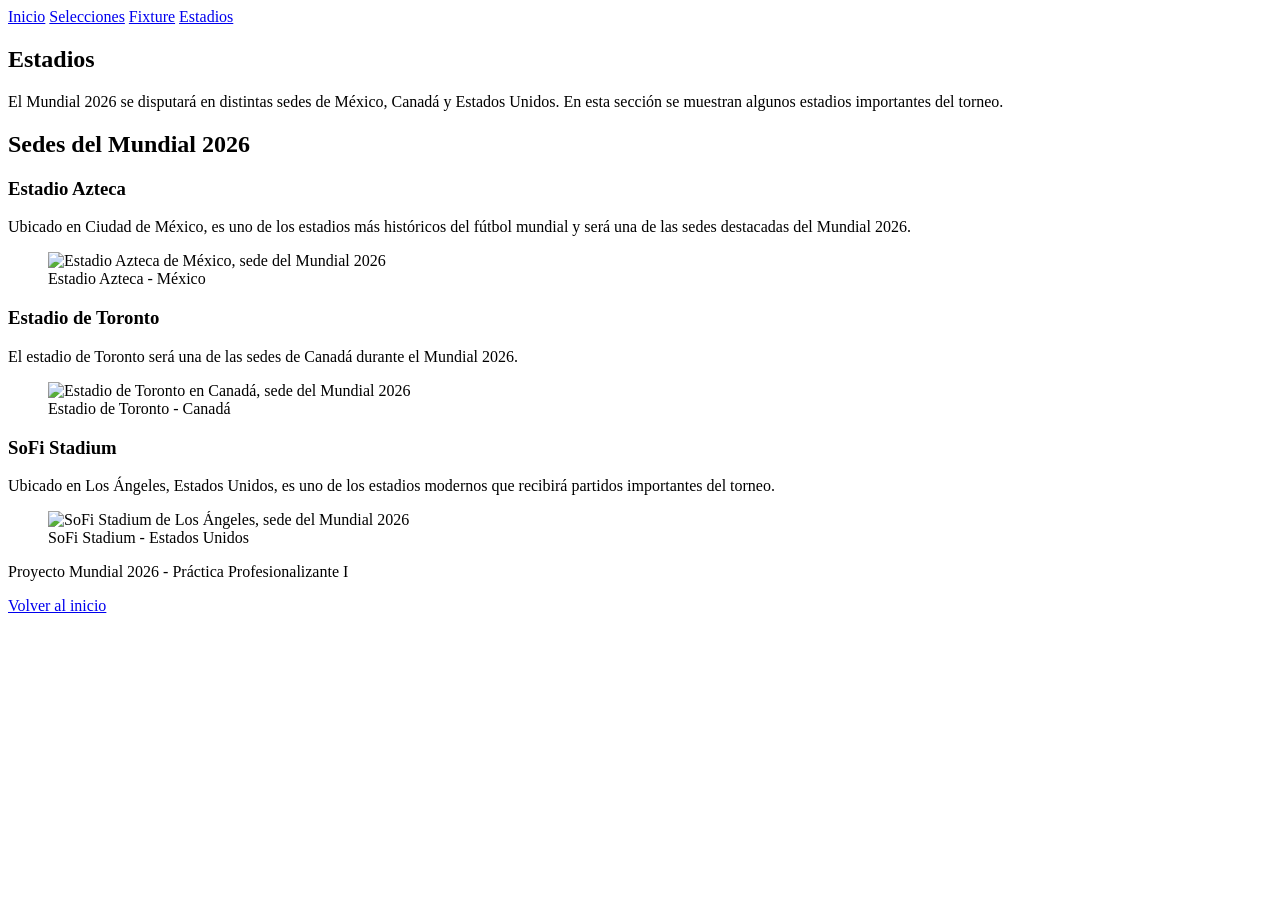
==== pages/estadios.html @ 03dc09d8 "Reestructurar proyecto en paginas separadas" ====
<!doctype html>
<html lang="es">
  <head>
    <meta charset="UTF-8" />
    <meta name="viewport" content="width=device-width, initial-scale=1.0" />

    <link href="../css/styles.css" rel="stylesheet" />

    <title>Estadios | Mundial 2026</title>
  </head>

  <body>
    <header>
      <nav>
        <a href="../index.html">Inicio</a>
        <a href="selecciones.html">Selecciones</a>
        <a href="fixture.html">Fixture</a>
        <a href="estadios.html" class="active">Estadios</a>
      </nav>
    </header>

    <main>
      <section>
        <h1>Estadios</h1>

        <p>
          El Mundial 2026 se disputará en distintas sedes de México, Canadá y
          Estados Unidos. En esta sección se muestran algunos estadios
          importantes del torneo.
        </p>
      </section>

      <section>
        <h2>Sedes del Mundial 2026</h2>

        <article>
          <h3>Estadio Azteca</h3>

          <p>
            Ubicado en Ciudad de México, es uno de los estadios más históricos
            del fútbol mundial y será una de las sedes destacadas del Mundial
            2026.
          </p>

          <figure>
            <img
              src="https://mexicocity.cdmx.gob.mx/wp-content/uploads/2026/05/dji_fly_20260424_151656_738_1777065627468_photo-scaled.jpg"
              alt="Estadio Azteca de México, sede del Mundial 2026"
              width="500"
            />
            <figcaption>Estadio Azteca - México</figcaption>
          </figure>
        </article>

        <article>
          <h3>Estadio de Toronto</h3>

          <p>
            El estadio de Toronto será una de las sedes de Canadá durante el
            Mundial 2026.
          </p>

          <figure>
            <img
              src="https://i0.wp.com/efe.com/wp-content/uploads/2026/06/002-7.webp?w=900&ssl=1"
              alt="Estadio de Toronto en Canadá, sede del Mundial 2026"
              width="500"
            />
            <figcaption>Estadio de Toronto - Canadá</figcaption>
          </figure>
        </article>

        <article>
          <h3>SoFi Stadium</h3>

          <p>
            Ubicado en Los Ángeles, Estados Unidos, es uno de los estadios
            modernos que recibirá partidos importantes del torneo.
          </p>

          <figure>
            <img
              src="https://images.copaamerica.com/editions/copa-america-2024/stadiums/sofi-stadium-photo.webp"
              alt="SoFi Stadium de Los Ángeles, sede del Mundial 2026"
              width="500"
            />
            <figcaption>SoFi Stadium - Estados Unidos</figcaption>
          </figure>
        </article>
      </section>
    </main>

    <footer>
      <p>Proyecto Mundial 2026 - Práctica Profesionalizante I</p>
      <p>
        <a href="../index.html">Volver al inicio</a>
      </p>
    </footer>
  </body>
</html>
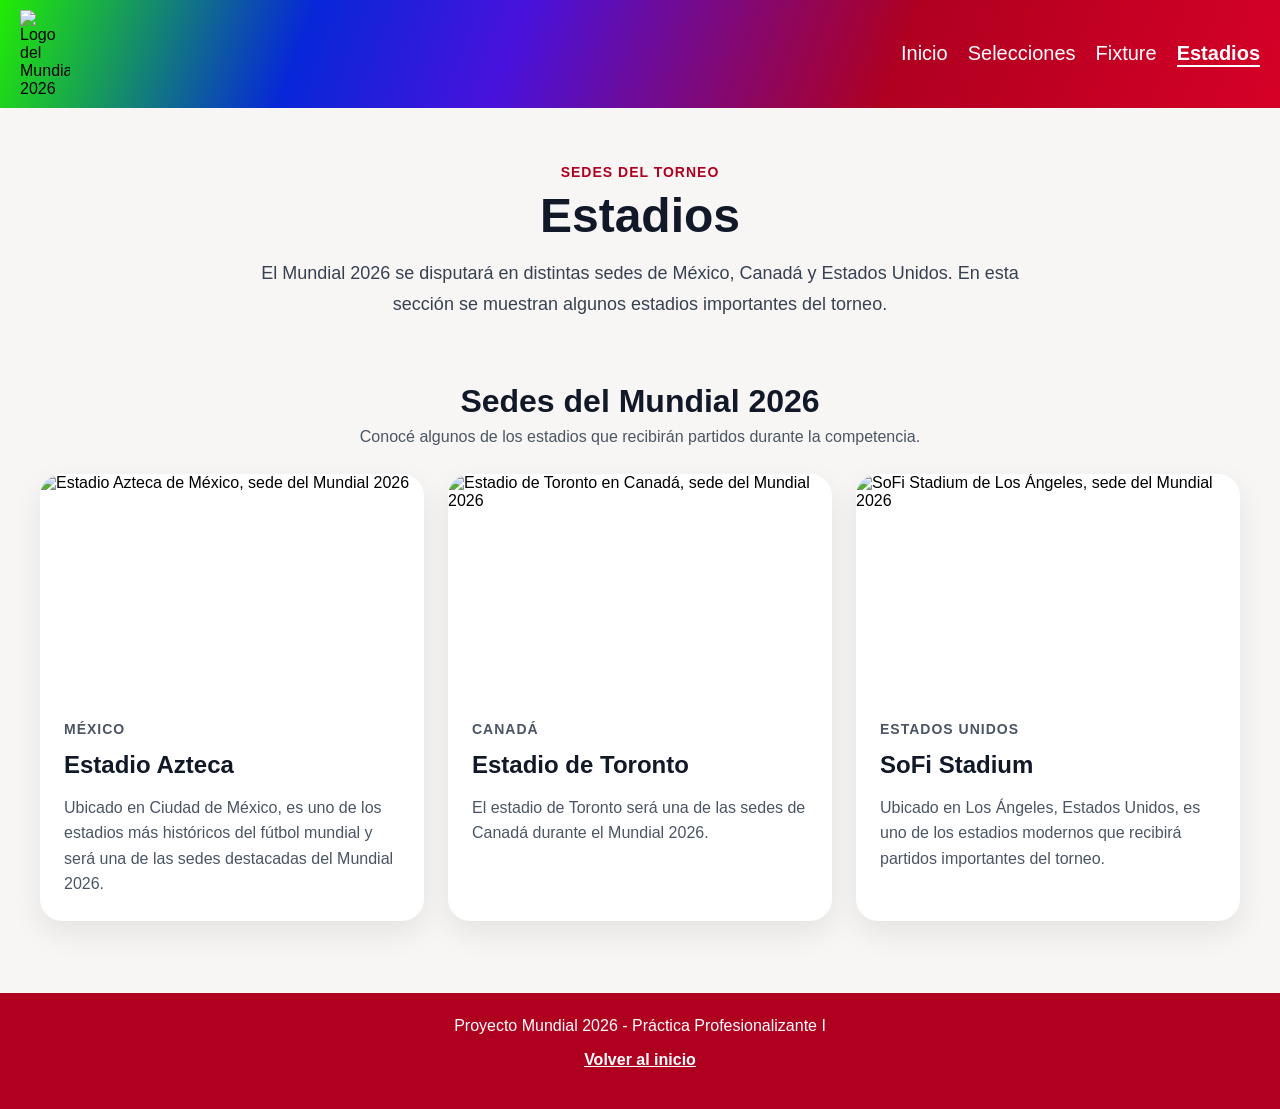
==== commit 450a0f82: "Aplicar diseño base a las paginas" ====
--- a/pages/estadios.html
+++ b/pages/estadios.html
@@ -10,30 +10,55 @@
   </head>
 
   <body>
-    <header>
-      <nav>
-        <a href="../index.html">Inicio</a>
-        <a href="selecciones.html">Selecciones</a>
-        <a href="fixture.html">Fixture</a>
-        <a href="estadios.html" class="active">Estadios</a>
+    <header class="site-header">
+      <figure class="site-header__logo">
+        <img
+          src="https://digitalhub.fifa.com/transform/157d23bf-7e13-4d7b-949e-5d27d340987e/WC26_Logo?&io=transform:fill&quality=75"
+          alt="Logo del Mundial 2026"
+          width="50"
+        />
+      </figure>
+      <nav class="site-nav">
+        <a href="../index.html" class="site-nav__link">Inicio</a>
+        <a href="selecciones.html" class="site-nav__link">Selecciones</a>
+        <a href="fixture.html" class="site-nav__link">Fixture</a>
+        <a href="estadios.html" class="site-nav__link site-nav__link--active">Estadios</a>
       </nav>
     </header>
 
-    <main>
-      <section>
-        <h1>Estadios</h1>
+<main class="stadiums-page">
+  <section class="page-hero">
+    <p class="page-hero__label">Sedes del torneo</p>
 
-        <p>
-          El Mundial 2026 se disputará en distintas sedes de México, Canadá y
-          Estados Unidos. En esta sección se muestran algunos estadios
-          importantes del torneo.
-        </p>
-      </section>
+    <h1 class="page-hero__title">Estadios</h1>
 
-      <section>
-        <h2>Sedes del Mundial 2026</h2>
+    <p class="page-hero__description">
+      El Mundial 2026 se disputará en distintas sedes de México, Canadá y
+      Estados Unidos. En esta sección se muestran algunos estadios importantes
+      del torneo.
+    </p>
+  </section>
 
-        <article>
+  <section class="stadiums-section">
+    <div class="section-heading">
+      <h2>Sedes del Mundial 2026</h2>
+      <p>
+        Conocé algunos de los estadios que recibirán partidos durante la
+        competencia.
+      </p>
+    </div>
+
+    <div class="stadiums-grid">
+      <article class="stadium-card">
+        <figure class="stadium-card__image">
+          <img
+            src="https://mexicocity.cdmx.gob.mx/wp-content/uploads/2026/05/dji_fly_20260424_151656_738_1777065627468_photo-scaled.jpg"
+            alt="Estadio Azteca de México, sede del Mundial 2026"
+          />
+        </figure>
+
+        <div class="stadium-card__content">
+          <p class="stadium-card__country">México</p>
           <h3>Estadio Azteca</h3>
 
           <p>
@@ -41,59 +66,59 @@
             del fútbol mundial y será una de las sedes destacadas del Mundial
             2026.
           </p>
+        </div>
+      </article>
 
-          <figure>
-            <img
-              src="https://mexicocity.cdmx.gob.mx/wp-content/uploads/2026/05/dji_fly_20260424_151656_738_1777065627468_photo-scaled.jpg"
-              alt="Estadio Azteca de México, sede del Mundial 2026"
-              width="500"
-            />
-            <figcaption>Estadio Azteca - México</figcaption>
-          </figure>
-        </article>
+      <article class="stadium-card">
+        <figure class="stadium-card__image">
+          <img
+            src="https://i0.wp.com/efe.com/wp-content/uploads/2026/06/002-7.webp?w=900&ssl=1"
+            alt="Estadio de Toronto en Canadá, sede del Mundial 2026"
+          />
+        </figure>
 
-        <article>
+        <div class="stadium-card__content">
+          <p class="stadium-card__country">Canadá</p>
           <h3>Estadio de Toronto</h3>
 
           <p>
             El estadio de Toronto será una de las sedes de Canadá durante el
             Mundial 2026.
           </p>
+        </div>
+      </article>
 
-          <figure>
-            <img
-              src="https://i0.wp.com/efe.com/wp-content/uploads/2026/06/002-7.webp?w=900&ssl=1"
-              alt="Estadio de Toronto en Canadá, sede del Mundial 2026"
-              width="500"
-            />
-            <figcaption>Estadio de Toronto - Canadá</figcaption>
-          </figure>
-        </article>
+      <article class="stadium-card">
+        <figure class="stadium-card__image">
+          <img
+            src="https://images.copaamerica.com/editions/copa-america-2024/stadiums/sofi-stadium-photo.webp"
+            alt="SoFi Stadium de Los Ángeles, sede del Mundial 2026"
+          />
+        </figure>
 
-        <article>
+        <div class="stadium-card__content">
+          <p class="stadium-card__country">Estados Unidos</p>
           <h3>SoFi Stadium</h3>
 
           <p>
             Ubicado en Los Ángeles, Estados Unidos, es uno de los estadios
             modernos que recibirá partidos importantes del torneo.
           </p>
+        </div>
+      </article>
+    </div>
+  </section>
+</main>
 
-          <figure>
-            <img
-              src="https://images.copaamerica.com/editions/copa-america-2024/stadiums/sofi-stadium-photo.webp"
-              alt="SoFi Stadium de Los Ángeles, sede del Mundial 2026"
-              width="500"
-            />
-            <figcaption>SoFi Stadium - Estados Unidos</figcaption>
-          </figure>
-        </article>
-      </section>
-    </main>
-
-    <footer>
-      <p>Proyecto Mundial 2026 - Práctica Profesionalizante I</p>
+    <footer class="site-footer">
+      <p class="site-footer__text">Proyecto Mundial 2026 - Práctica Profesionalizante I</p>
       <p>
-        <a href="../index.html">Volver al inicio</a>
+        <a
+          href="../index.html"
+          class="site-footer__link"
+        >
+          Volver al inicio
+        </a>
       </p>
     </footer>
   </body>
--- a/css/styles.css
+++ b/css/styles.css
@@ -0,0 +1,847 @@
+/* =========================
+   Base
+========================= */
+
+html,
+body {
+  min-height: 100%;
+}
+
+body {
+  margin: 0;
+  min-height: 100vh;
+  display: flex;
+  flex-direction: column;
+  font-family: Arial, Helvetica, sans-serif;
+}
+
+main {
+  flex: 1;
+}
+
+/* =========================
+   Header
+========================= */
+
+.site-header {
+  display: flex;
+  align-items: center;
+  gap: 16px;
+  padding: 10px 20px;
+
+  background: linear-gradient(
+    110deg,
+    #22ec03 0%,
+    #0727d8 24%,
+    #4812dd 40%,
+    #b00020 70%,
+    #d60027 100%
+  );
+}
+
+.site-header__logo {
+  margin: 0;
+}
+
+.site-header__logo img {
+  display: block;
+}
+
+.site-nav {
+  display: flex;
+  justify-content: flex-end;
+  gap: 20px;
+  flex: 1;
+  flex-wrap: wrap;
+}
+
+.site-nav__link {
+  text-decoration: none;
+  font-size: 20px;
+  color: white;
+}
+
+.site-nav__link--active {
+  font-weight: bold;
+  border-bottom: 2px solid white;
+}
+
+/* =========================
+   Footer
+========================= */
+
+.site-footer {
+  padding: 24px 20px;
+  text-align: center;
+  background-color: #b00020;
+}
+
+.site-footer__text {
+  margin: 0;
+  color: white;
+}
+
+.site-footer__link {
+  color: white;
+  font-weight: bold;
+  text-decoration: underline;
+}
+
+.site-footer__link:hover {
+  opacity: 0.8;
+}
+
+/* =========================
+   Home / Index
+========================= */
+
+.home {
+  background-color: #f7f6f5;
+}
+
+.home-hero {
+  display: grid;
+  grid-template-columns: 1.1fr 0.9fr;
+  align-items: center;
+  gap: 40px;
+  max-width: 1200px;
+  margin: 0 auto;
+  padding: 64px 24px;
+}
+
+.home-hero__content {
+  max-width: 680px;
+}
+
+.home-hero__label {
+  margin: 0 0 12px;
+  font-size: 14px;
+  font-weight: bold;
+  color: #b00020;
+  text-transform: uppercase;
+  letter-spacing: 1px;
+}
+
+.home-hero__title {
+  margin: 0 0 20px;
+  font-size: 56px;
+  line-height: 1;
+  color: #111827;
+}
+
+.home-hero__description {
+  max-width: 620px;
+  margin: 0 0 16px;
+  font-size: 18px;
+  line-height: 1.6;
+  color: #374151;
+}
+
+.home-hero__actions {
+  display: flex;
+  gap: 16px;
+  flex-wrap: wrap;
+  margin-top: 28px;
+}
+
+.home-hero__image {
+  margin: 0;
+}
+
+.home-hero__image img {
+  width: 100%;
+  max-width: 520px;
+  display: block;
+  border-radius: 24px;
+  box-shadow: 0 20px 40px rgba(0, 0, 0, 0.18);
+}
+
+/* =========================
+   Buttons
+========================= */
+
+.button {
+  display: inline-block;
+  padding: 12px 20px;
+  border-radius: 999px;
+  font-weight: bold;
+  text-decoration: none;
+}
+
+.button--primary {
+  background-color: #b00020;
+  color: white;
+}
+
+.button--secondary {
+  border: 2px solid #b00020;
+  color: #b00020;
+  background-color: white;
+}
+
+.button:hover {
+  opacity: 0.85;
+}
+
+/* =========================
+   Home modules
+========================= */
+
+.home-modules {
+  max-width: 1200px;
+  margin: 0 auto;
+  padding: 48px 24px;
+}
+
+.section-heading {
+  margin-bottom: 28px;
+  text-align: center;
+}
+
+.section-heading h2 {
+  margin: 0 0 8px;
+  font-size: 32px;
+  color: #111827;
+}
+
+.section-heading p {
+  margin: 0;
+  color: #4b5563;
+}
+
+.home-modules__grid {
+  display: grid;
+  grid-template-columns: repeat(3, 1fr);
+  gap: 24px;
+}
+
+.module-card {
+  padding: 28px;
+  border-radius: 20px;
+  background-color: white;
+  box-shadow: 0 12px 30px rgba(0, 0, 0, 0.08);
+}
+
+.module-card h3 {
+  margin: 0 0 12px;
+  font-size: 24px;
+  color: #111827;
+}
+
+.module-card p {
+  margin: 0 0 20px;
+  line-height: 1.6;
+  color: #4b5563;
+}
+
+.module-card__link {
+  color: #b00020;
+  font-weight: bold;
+  text-decoration: none;
+}
+
+.module-card__link:hover {
+  text-decoration: underline;
+}
+
+/* =========================
+   Home info
+========================= */
+
+.home-info {
+  max-width: 900px;
+  margin: 0 auto;
+  padding: 48px 24px 72px;
+}
+
+.home-info h2 {
+  margin-top: 0;
+  font-size: 32px;
+  color: #111827;
+}
+
+.home-info p {
+  font-size: 18px;
+  line-height: 1.7;
+  color: #374151;
+}
+
+.home-info a {
+  color: #b00020;
+  font-weight: bold;
+}
+
+/* =========================
+   Page hero
+========================= */
+
+.page-hero {
+  max-width: 1000px;
+  margin: 0 auto;
+  padding: 56px 24px 32px;
+  text-align: center;
+}
+
+.page-hero__label {
+  margin: 0 0 12px;
+  font-size: 14px;
+  font-weight: bold;
+  color: #b00020;
+  text-transform: uppercase;
+  letter-spacing: 1px;
+}
+
+.page-hero__title {
+  margin: 0 0 18px;
+  font-size: 48px;
+  line-height: 1;
+  color: #111827;
+}
+
+.page-hero__description {
+  max-width: 760px;
+  margin: 0 auto;
+  font-size: 18px;
+  line-height: 1.7;
+  color: #374151;
+}
+
+/* =========================
+   Stadiums page
+========================= */
+
+.stadiums-page {
+  background-color: #f7f6f5;
+}
+
+.stadiums-section {
+  max-width: 1200px;
+  margin: 0 auto;
+  padding: 32px 24px 72px;
+}
+
+.stadiums-grid {
+  display: grid;
+  grid-template-columns: repeat(3, 1fr);
+  gap: 24px;
+}
+
+.stadium-card {
+  overflow: hidden;
+  border-radius: 22px;
+  background-color: white;
+  box-shadow: 0 12px 30px rgba(0, 0, 0, 0.08);
+}
+
+.stadium-card__image {
+  margin: 0;
+}
+
+.stadium-card__image img {
+  width: 100%;
+  height: 220px;
+  display: block;
+  object-fit: cover;
+}
+
+.stadium-card__content {
+  padding: 24px;
+}
+
+.stadium-card__country {
+  margin: 0 0 10px;
+  font-size: 14px;
+  font-weight: bold;
+  color: #b00020;
+  text-transform: uppercase;
+  letter-spacing: 1px;
+}
+
+.stadium-card h3 {
+  margin: 0 0 12px;
+  font-size: 24px;
+  color: #111827;
+}
+
+.stadium-card p {
+  line-height: 1.6;
+  color: #4b5563;
+}
+
+.stadium-card__content p:last-child {
+  margin-bottom: 0;
+}
+
+/* =========================
+   Teams page
+========================= */
+
+.teams-page {
+  background-color: #f7f6f5;
+}
+
+.teams-selector-section {
+  max-width: 1000px;
+  margin: 0 auto;
+  padding: 24px;
+}
+
+.teams-selector-card {
+  display: grid;
+  grid-template-columns: 1fr 0.8fr;
+  align-items: center;
+  gap: 32px;
+  padding: 32px;
+  border-radius: 22px;
+  background-color: white;
+  box-shadow: 0 12px 30px rgba(0, 0, 0, 0.08);
+}
+
+.teams-selector-card h2 {
+  margin: 0 0 12px;
+  font-size: 28px;
+  color: #111827;
+}
+
+.teams-selector-card p {
+  margin: 0;
+  line-height: 1.6;
+  color: #4b5563;
+}
+
+.teams-form {
+  display: flex;
+  flex-direction: column;
+  gap: 10px;
+}
+
+.teams-form__label {
+  font-weight: bold;
+  color: #111827;
+}
+
+.teams-form__select {
+  padding: 12px 14px;
+  border: 2px solid #d1d5db;
+  border-radius: 12px;
+  font-size: 16px;
+  background-color: white;
+}
+
+.teams-preview-section {
+  max-width: 1200px;
+  margin: 0 auto;
+  padding: 40px 24px 72px;
+}
+
+.teams-grid {
+  display: grid;
+  grid-template-columns: repeat(3, 1fr);
+  gap: 24px;
+}
+
+.team-card {
+  padding: 28px;
+  border-radius: 22px;
+  background-color: white;
+  box-shadow: 0 12px 30px rgba(0, 0, 0, 0.08);
+}
+
+.team-card__country {
+  margin: 0 0 10px;
+  font-size: 14px;
+  font-weight: bold;
+  color: #b00020;
+  text-transform: uppercase;
+  letter-spacing: 1px;
+}
+
+.team-card h3 {
+  margin: 0 0 12px;
+  font-size: 24px;
+  color: #111827;
+}
+
+.team-card p {
+  line-height: 1.6;
+  color: #4b5563;
+}
+
+.team-card__list {
+  margin: 18px 0 0;
+  padding-left: 20px;
+  color: #374151;
+}
+
+.team-card__list li {
+  margin-bottom: 8px;
+}
+
+/* =========================
+   Fixture page
+========================= */
+
+.fixture-page {
+  background-color: #f7f6f5;
+}
+
+.fixture-groups-section {
+  max-width: 1200px;
+  margin: 0 auto;
+  padding: 0 24px 48px;
+}
+
+.grupo-fixture {
+  margin-bottom: 32px;
+  overflow: hidden;
+  border-radius: 22px;
+  background-color: white;
+  box-shadow: 0 12px 30px rgba(0, 0, 0, 0.08);
+}
+
+.grupo-fixture h2 {
+  margin: 0;
+  padding: 20px 24px;
+  font-size: 22px;
+  color: white;
+  background: linear-gradient(
+    110deg,
+    #0727d8 0%,
+    #4812dd 45%,
+    #b00020 100%
+  );
+}
+
+.grupo-fixture table {
+  width: 100%;
+  border-collapse: collapse;
+}
+
+.grupo-fixture thead {
+  background-color: #f3f4f6;
+}
+
+.grupo-fixture th,
+.grupo-fixture td {
+  padding: 14px 18px;
+  text-align: left;
+  border-bottom: 1px solid #e5e7eb;
+}
+
+.grupo-fixture th {
+  font-size: 14px;
+  color: #374151;
+  text-transform: uppercase;
+  letter-spacing: 0.5px;
+}
+
+.grupo-fixture td {
+  color: #111827;
+}
+
+.grupo-fixture tbody tr:hover {
+  background-color: #f9fafb;
+}
+
+.grupo-fixture td:last-child {
+  font-weight: bold;
+  color: #b00020;
+}
+
+/* =========================
+   Knockout / Eliminatorias
+========================= */
+
+.knockout-section {
+  max-width: 1400px;
+  margin: 0 auto;
+  padding: 56px 24px 80px;
+}
+
+.knockout-section > h2 {
+  margin: 0 0 12px;
+  font-size: 36px;
+  text-align: center;
+  color: #111827;
+}
+
+.knockout-section > p {
+  max-width: 760px;
+  margin: 0 auto 40px;
+  font-size: 18px;
+  line-height: 1.7;
+  text-align: center;
+  color: #374151;
+}
+
+.llaves {
+  display: grid;
+  grid-template-columns: 760px 220px 760px;
+  gap: 32px;
+  align-items: center;
+  overflow-x: auto;
+  padding: 32px;
+  border-radius: 28px;
+  background-color: white;
+  box-shadow: 0 12px 30px rgba(0, 0, 0, 0.08);
+}
+
+.lado {
+  display: grid;
+  grid-template-columns: repeat(4, 170px);
+  gap: 24px;
+  align-items: center;
+}
+
+.lado-derecho {
+  direction: ltr;
+}
+
+.ronda {
+  display: flex;
+  flex-direction: column;
+  gap: 20px;
+}
+
+.ronda h3 {
+  margin: 0 0 8px;
+  font-size: 14px;
+  text-align: center;
+  color: #4b5563;
+  text-transform: uppercase;
+  letter-spacing: 0.7px;
+}
+
+.partido {
+  position: relative;
+  margin: 0;
+  padding: 8px;
+  border: 1px solid #d1d5db;
+  border-radius: 12px;
+  background-color: #f9fafb;
+}
+
+.partido::after {
+  content: "";
+  position: absolute;
+  top: 50%;
+  right: -24px;
+  width: 24px;
+  height: 1px;
+  background-color: #d1d5db;
+}
+
+.lado-derecho .partido::after {
+  right: auto;
+  left: -24px;
+}
+
+.ronda-semis .partido::after {
+  display: none;
+}
+
+.equipo {
+  margin: 0;
+  padding: 8px 10px;
+  font-size: 14px;
+  color: #111827;
+  border-radius: 8px;
+  background-color: white;
+}
+
+.equipo + .equipo {
+  margin-top: 6px;
+}
+
+.centro-final {
+  display: flex;
+  justify-content: center;
+  align-items: center;
+}
+
+.ronda-final {
+  width: 100%;
+}
+
+.ronda-final h3 {
+  font-size: 16px;
+  color: #b00020;
+}
+
+.partido.final {
+  border: 2px solid #b00020;
+  background: linear-gradient(
+    160deg,
+    #ffffff 0%,
+    #fff1f2 100%
+  );
+}
+
+.partido.final::after {
+  display: none;
+}
+
+/* =========================
+   Responsive
+========================= */
+
+@media (max-width: 900px) {
+  .home-hero {
+    grid-template-columns: 1fr;
+    text-align: center;
+  }
+
+  .home-hero__content {
+    max-width: none;
+  }
+
+  .home-hero__description {
+    margin-left: auto;
+    margin-right: auto;
+  }
+
+  .home-hero__actions {
+    justify-content: center;
+  }
+
+  .home-hero__image img {
+    margin: 0 auto;
+  }
+
+  .home-modules__grid {
+    grid-template-columns: 1fr;
+  }
+
+  .home-hero__title {
+    font-size: 42px;
+  }
+
+  .stadiums-grid {
+    grid-template-columns: 1fr;
+  }
+
+  .page-hero__title {
+    font-size: 40px;
+  }
+
+  .teams-selector-card {
+    grid-template-columns: 1fr;
+  }
+
+  .teams-grid {
+    grid-template-columns: 1fr
+  }
+
+    .fixture-groups-section {
+    padding-left: 18px;
+    padding-right: 18px;
+  }
+
+  .grupo-fixture {
+    overflow-x: auto;
+  }
+
+  .grupo-fixture table {
+    min-width: 720px;
+  }
+
+  .llaves {
+    grid-template-columns: 1fr;
+    align-items: stretch;
+  }
+
+  .lado {
+    grid-template-columns: repeat(4, 180px);
+    overflow-x: auto;
+  }
+
+  .centro-final {
+    order: -1;
+  }
+}
+
+@media (max-width: 600px) {
+  .site-header {
+    flex-direction: column;
+    align-items: center;
+  }
+
+  .site-nav {
+    justify-content: center;
+  }
+
+  .site-nav__link {
+    font-size: 16px;
+  }
+
+  .home-hero {
+    padding: 40px 18px;
+  }
+
+  .home-hero__title {
+    font-size: 36px;
+  }
+
+  .home-hero__description {
+    font-size: 16px;
+  }
+
+  .home-modules,
+  .home-info {
+    padding-left: 18px;
+    padding-right: 18px;
+  }
+
+  .page-hero {
+    padding: 40px 18px 24px;
+  }
+
+  .page-hero__title {
+    font-size: 34px;
+  }
+
+  .page-hero__description {
+    font-size: 16px;
+  }
+
+  .stadiums-section {
+    padding-left: 18px;
+    padding-right: 18px;
+  }
+
+  .teams-selector-section,
+  .teams-preview-section {
+    padding-left: 18px;
+    padding-right: 18px;
+  }
+
+  .teams-selector-card {
+    padding: 24px;
+  }
+
+    .knockout-section {
+    padding-left: 18px;
+    padding-right: 18px;
+  }
+
+  .knockout-section > h2 {
+    font-size: 30px;
+  }
+
+  .knockout-section > p {
+    font-size: 16px;
+  }
+
+  .llaves {
+    padding: 20px;
+  }
+
+  .grupo-fixture h2 {
+    font-size: 18px;
+  }
+
+  .grupo-fixture th,
+  .grupo-fixture td {
+    padding: 12px 14px;
+  }
+}
